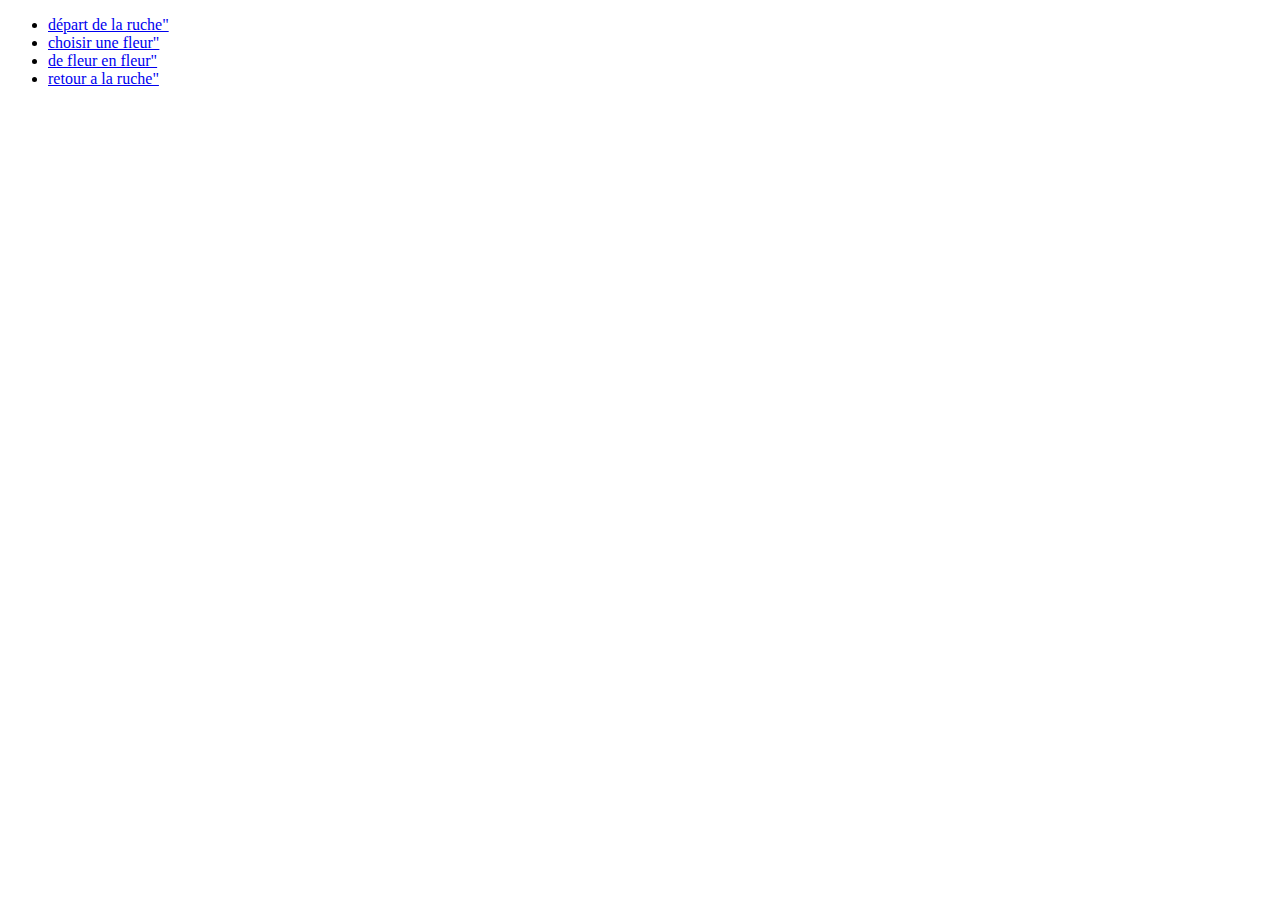
==== index.html @ d921c610 "abeille 1" ====
<!DOCTYPE html>
<html lang="en" dir="ltr">
  <head>
    <meta charset="utf-8">
    <title></title>
  </head>
  <body>
    <ul>
<li><a href="étape1.html">départ de la ruche"</a></li>
<li><a href="étape2.html">choisir une fleur"</a></li>
<li><a href="étape3.html">de fleur en fleur"</a></li>
<li><a href="étape4.html">retour a la ruche"</a></li>
</ul>

  </body>
</html>
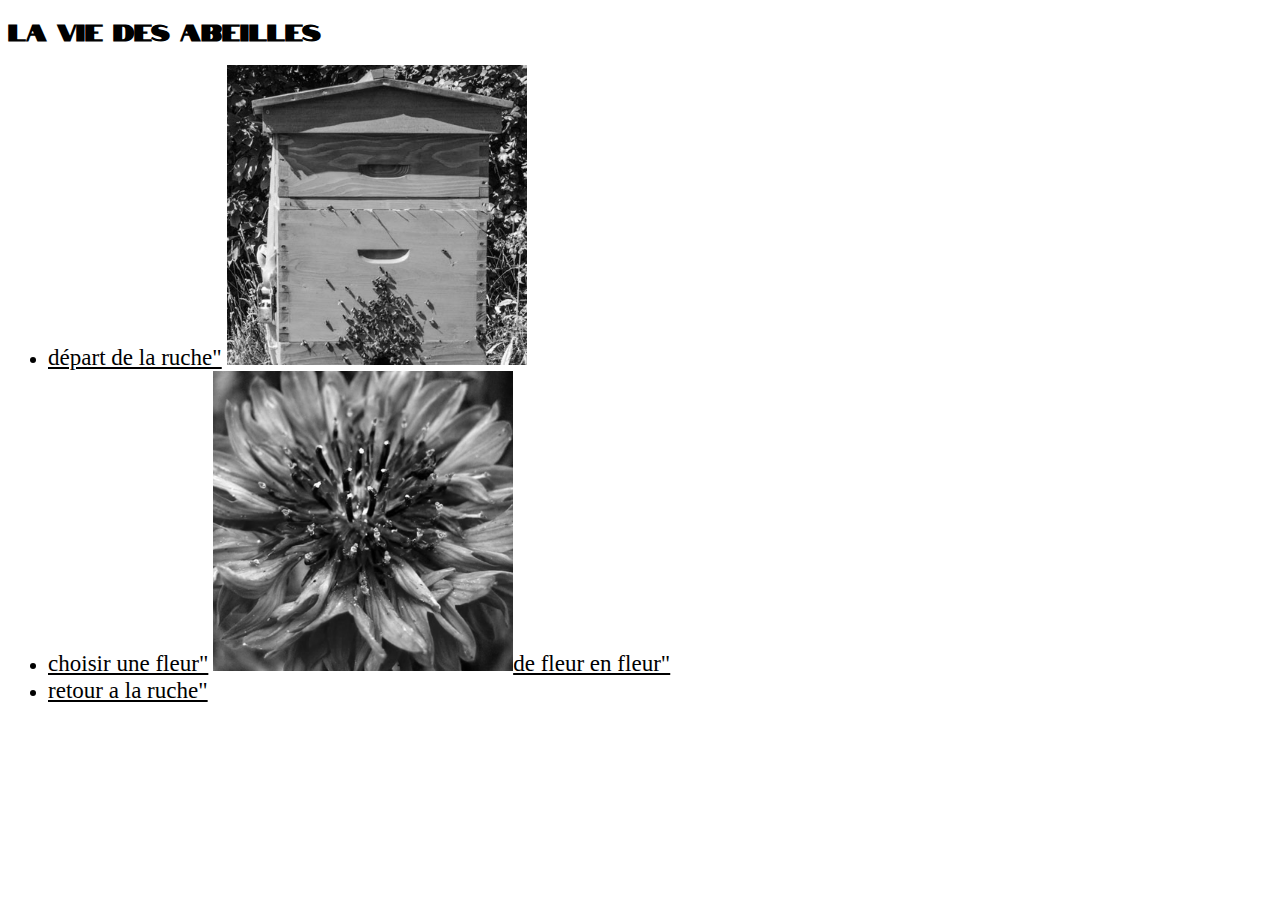
==== commit 1e577615: "nouveau titre photos" ====
--- a/index.html
+++ b/index.html
@@ -2,15 +2,34 @@
 <html lang="en" dir="ltr">
   <head>
     <meta charset="utf-8">
-    <title></title>
+    <title>projet abeilles</title>
+    <link rel="stylesheet" href="styles/main.css">
+    <h1>la vie des abeilles </h1>
   </head>
   <body>
     <ul>
-<li><a href="étape1.html">départ de la ruche"</a></li>
-<li><a href="étape2.html">choisir une fleur"</a></li>
+<li><a href="étape1.html">départ de la ruche"</a>
+  <img src="styles/ruche.jpg" alt=""
+
+  width="300"
+  height="300">
+
+
+</li>
+<li><a href="étape2.html">choisir une fleur"</a>
+  <img src="styles/fleur.jpg" alt=""
+
+  width="300"
+  height="300"
+  
+  </li
+
+
 <li><a href="étape3.html">de fleur en fleur"</a></li>
 <li><a href="étape4.html">retour a la ruche"</a></li>
 </ul>
 
+
+
   </body>
 </html>
--- a/styles/main.css
+++ b/styles/main.css
@@ -0,0 +1,42 @@
+@import url('https://fonts.googleapis.com/css?family=Notable');
+@import url('https://fonts.googleapis.com/css?family=Noto+Serif+KR');
+
+
+
+
+body{
+background : #ffffff;
+font-size: 120%;
+
+
+}
+h1{
+  font-family:Notable;
+  font-size: 120%
+
+}
+
+a{
+color: rgb(0, 0, 0);
+font-size: 3em;
+font-family:Noto+Serif+KR;
+font-size: 120%
+
+}
+a:hover
+{color: rgb(255, 0, 0);
+}
+
+
+
+footer {
+    font-size: .8rem;
+    position: absolute;
+    bottom: 10px;
+    right: 10px;
+}
+
+.output {
+    background: #eee;
+    position: relative;
+}
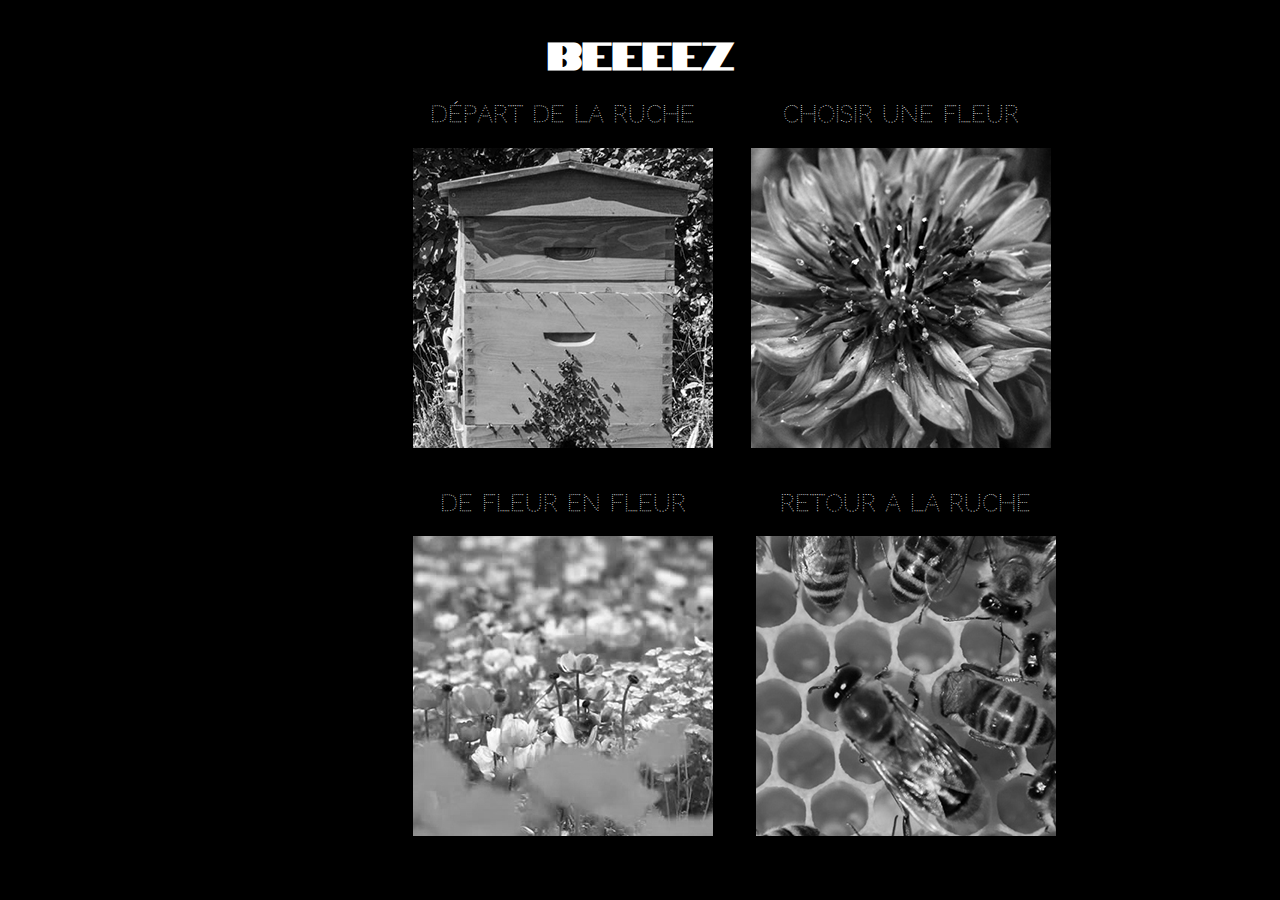
==== commit c9bc1774: "video2" ====
--- a/index.html
+++ b/index.html
@@ -1,32 +1,65 @@
 <!DOCTYPE html>
+
 <html lang="en" dir="ltr">
+
   <head>
     <meta charset="utf-8">
     <title>projet abeilles</title>
     <link rel="stylesheet" href="styles/main.css">
-    <h1>la vie des abeilles </h1>
+<link href="https://fonts.googleapis.com/css?family=Codystar" rel="stylesheet">
+<link href="https://fonts.googleapis.com/css?family=Notable" rel="stylesheet">
   </head>
   <body>
+
+    <h1>beeeez</h1>
+
+
+
     <ul>
-<li><a href="étape1.html">départ de la ruche"</a>
+
+
+      
+<div class="conta">
+
+  <li><a href="étape1.html">départ de la ruche</a>
+
   <img src="styles/ruche.jpg" alt=""
 
-  width="300"
-  height="300">
+
+
+</div>
+
+
+<div class="conta2">
+</li>
+<li><a href="étape2.html">choisir une fleur</a>
+<img src="styles/fleur.jpg" alt=""
+
+</li>
+</div>
+
+
+
+
+<div class="conta3">
+
+
+<li><a href="étape3.html">de fleur en fleur</a>
+
+  <img src="styles/de fleur en fleur.jpg" alt=""
+
+</li>
+
+</div>
+
+<div class="conta4">
+<li><a href="étape4.html">retour a la ruche</a>
+  <img src="styles/retour a la ruche.jpg" alt=""
 
 
 </li>
-<li><a href="étape2.html">choisir une fleur"</a>
-  <img src="styles/fleur.jpg" alt=""
+</div>
 
-  width="300"
-  height="300"
-  
-  </li
-
-
-<li><a href="étape3.html">de fleur en fleur"</a></li>
-<li><a href="étape4.html">retour a la ruche"</a></li>
 </ul>
 
 
--- a/styles/main.css
+++ b/styles/main.css
@@ -1,42 +1,80 @@
-@import url('https://fonts.googleapis.com/css?family=Notable');
-@import url('https://fonts.googleapis.com/css?family=Noto+Serif+KR');
 
 
 
-
-body{
-background : #ffffff;
-font-size: 120%;
-
-
-}
-h1{
-  font-family:Notable;
-  font-size: 120%
-
+.list{
+  list-style: none;
 }
 
-a{
-color: rgb(0, 0, 0);
-font-size: 3em;
-font-family:Noto+Serif+KR;
-font-size: 120%
+li a{
+    text-decoration: none;
 
-}
-a:hover
-{color: rgb(255, 0, 0);
 }
 
 
 
-footer {
-    font-size: .8rem;
-    position: absolute;
-    bottom: 10px;
-    right: 10px;
+.conta{
+display:inline-flex;
+list-style: none;
+font-family: Codystar;
+font-size: 100%;
+text-align: center;
+margin-left: 18em;
+
+}
+.conta2{
+  display:inline-flex;
+  list-style: none;
+  font-family: Codystar;
+  font-size: 100%;
+
 }
 
-.output {
-    background: #eee;
-    position: relative;
+.conta3{
+  display:inline-flex;
+  list-style: none;
+  font-family: Codystar;
+  font-size: 100%;
+margin-left: 18em;
+text-align: center;
 }
+
+.conta4{
+  display:inline-flex;
+  list-style: none;
+  font-family: Codystar;
+  font-size: 100%;
+text-align: center;
+}
+
+body{
+background : #000000;
+font-size: 120%;
+}
+
+
+
+h1 {
+  text-align: center;
+  font-family: Notable;
+  color: #ffffff;
+}
+
+h1:hover
+{color: rgb(255,216, 0);
+}
+
+a{
+color: rgb(255,255, 255);
+font-size: 3em;
+font-family:Noto+Serif+KR;
+font-size: 120%;
+
+}
+a:hover
+{color: rgb(255,216, 0);
+}
+
+img{
+display: flex;
+padding: 1em;
+}
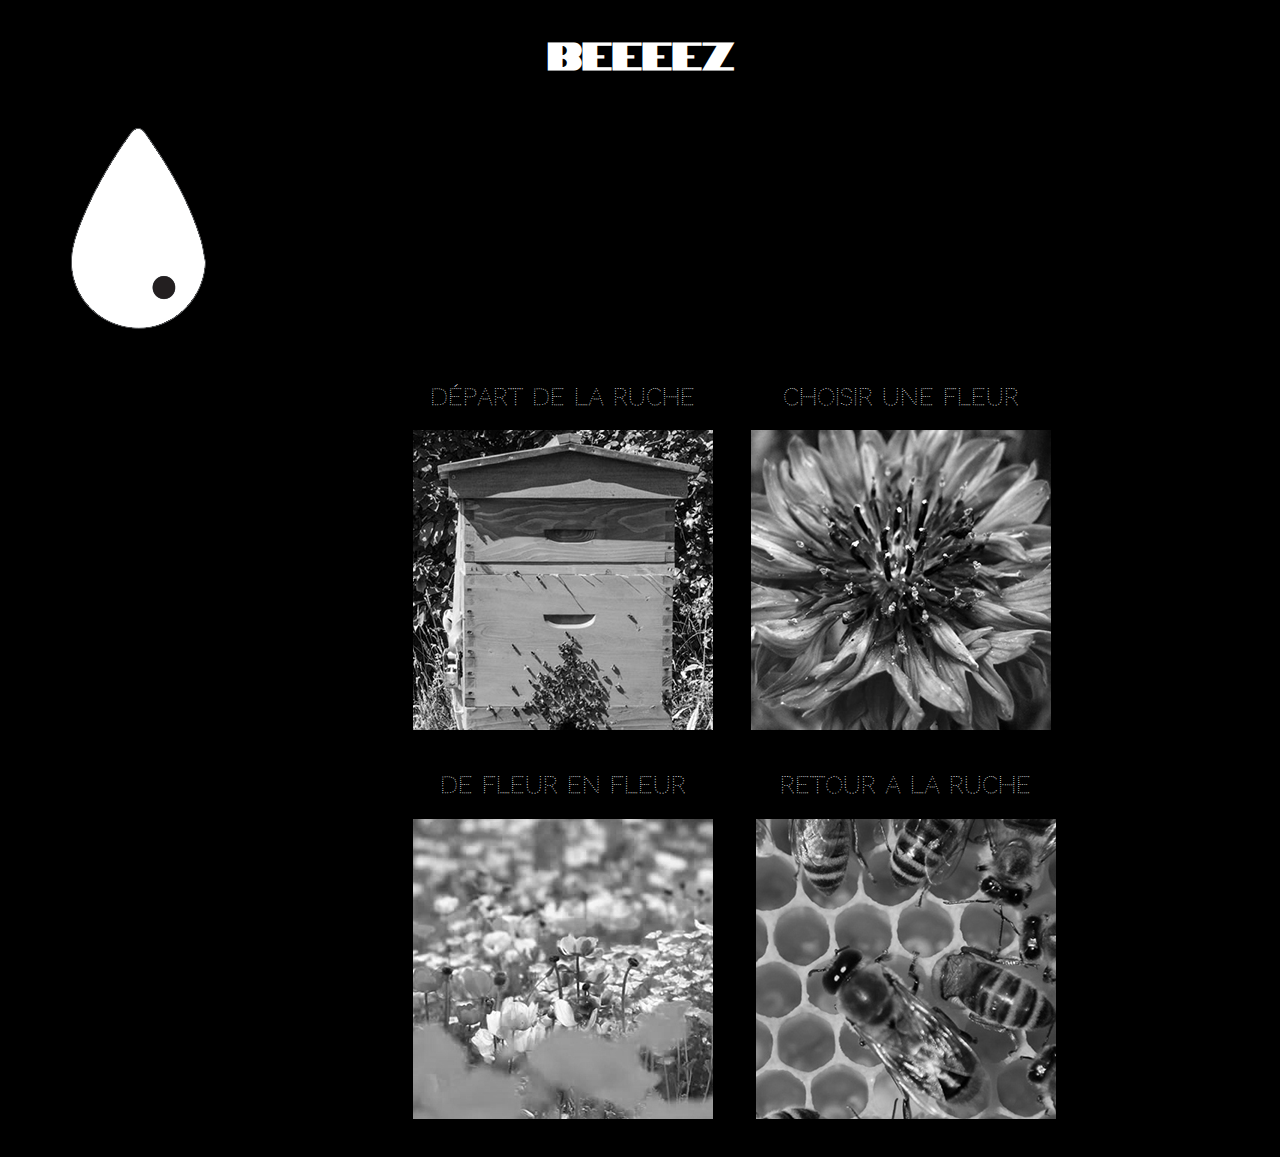
==== commit 82d7cb35: "texte" ====
--- a/index.html
+++ b/index.html
@@ -5,20 +5,26 @@
   <head>
     <meta charset="utf-8">
     <title>projet abeilles</title>
-    <link rel="stylesheet" href="styles/main.css">
 <link href="https://fonts.googleapis.com/css?family=Codystar" rel="stylesheet">
 <link href="https://fonts.googleapis.com/css?family=Notable" rel="stylesheet">
+<link href="https://fonts.googleapis.com/css?family=Roboto" rel="stylesheet">
+<link href="https://fonts.googleapis.com/css?family=Abril+Fatface" rel="stylesheet">
+    <link rel="stylesheet" href="styles/main.css">
+
+
+
+
   </head>
   <body>
 
     <h1>beeeez</h1>
 
-
+  <img src="styles/beez png.png" alt="">
 
     <ul>
 
 
-      
+
 <div class="conta">
 
   <li><a href="étape1.html">départ de la ruche</a>
--- a/styles/main.css
+++ b/styles/main.css
@@ -51,12 +51,11 @@
 font-size: 120%;
 }
 
-
-
 h1 {
   text-align: center;
   font-family: Notable;
   color: #ffffff;
+
 }
 
 h1:hover
@@ -78,3 +77,17 @@
 display: flex;
 padding: 1em;
 }
+
+.main-content {
+  color : #fff;
+  display: flex;
+  justify-content: center;
+margin-top: 6em;
+margin-left: 22em;
+
+}
+
+.content-text{
+font-family: Abril Fatface;
+  margin-right: 3em;
+}
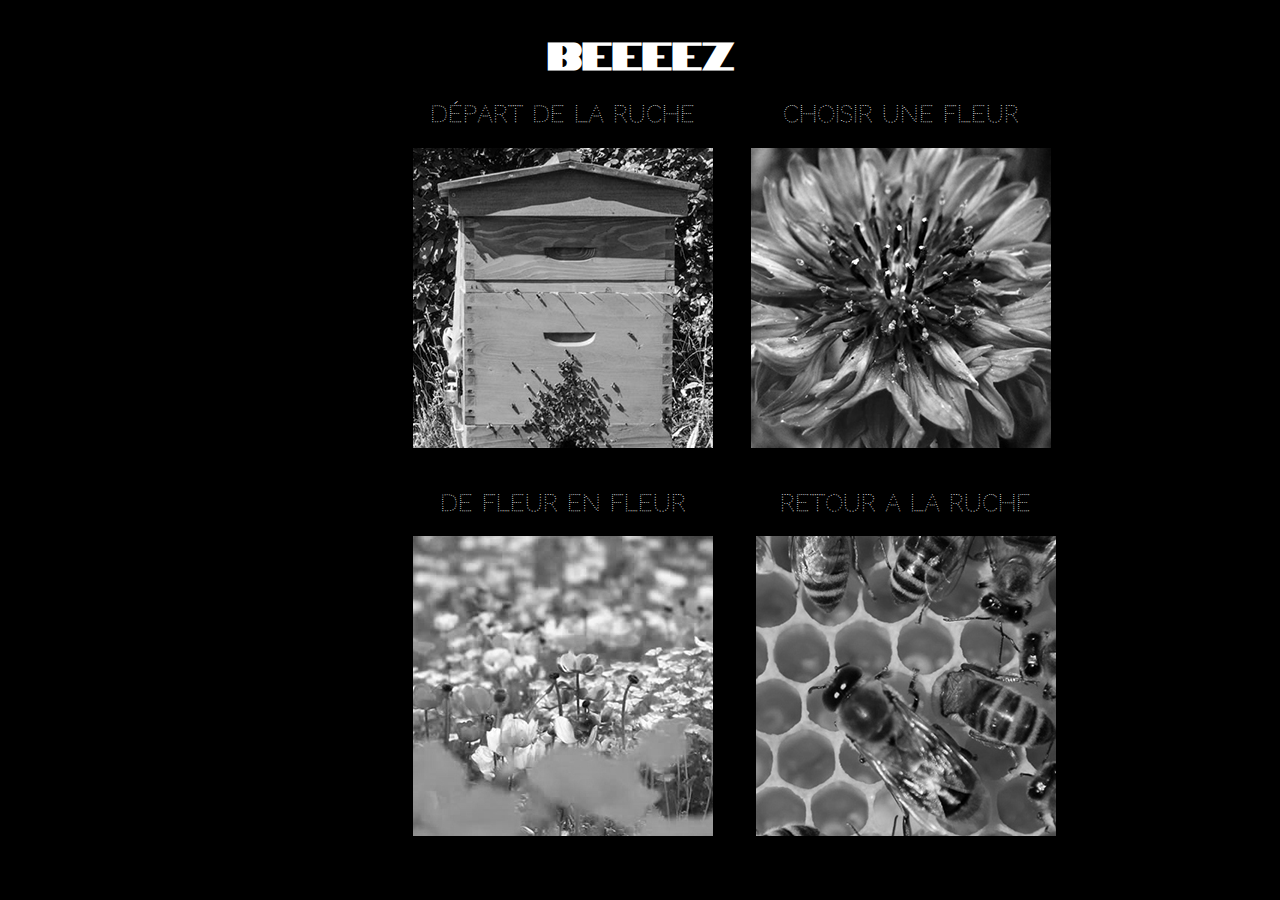
==== commit 3a2b3bb6: "texte nouveau" ====
--- a/index.html
+++ b/index.html
@@ -19,7 +19,7 @@
 
     <h1>beeeez</h1>
 
-  <img src="styles/beez png.png" alt="">
+  
 
     <ul>
 
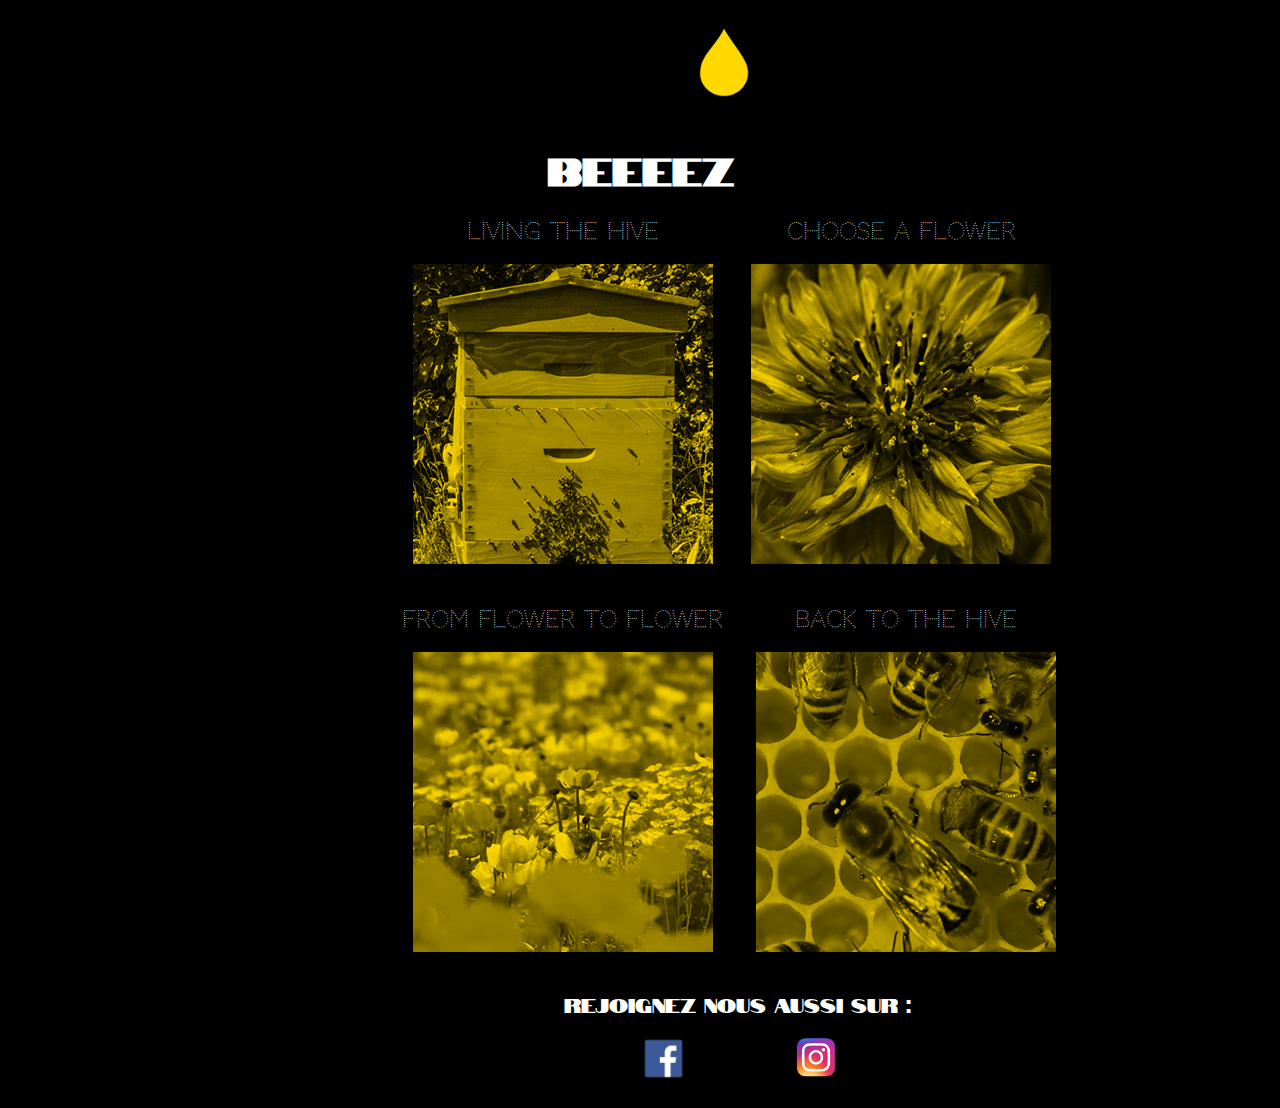
==== commit cc36e711: "logo" ====
--- a/index.html
+++ b/index.html
@@ -11,15 +11,25 @@
 <link href="https://fonts.googleapis.com/css?family=Abril+Fatface" rel="stylesheet">
     <link rel="stylesheet" href="styles/main.css">
 
+<div class="goutte">
+
+  <img src="styles/goutte.png" alt=""
+  width="50"
+  height="70">
+
+</div>
 
 
 
   </head>
   <body>
 
-    <h1>beeeez</h1>
+    <h1>beeeez
 
-  
+
+    </h1>
+
+
 
     <ul>
 
@@ -27,9 +37,9 @@
 
 <div class="conta">
 
-  <li><a href="étape1.html">départ de la ruche</a>
+  <li><a href="étape1.html">living the hive</a>
 
-  <img src="styles/ruche.jpg" alt=""
+  <img src="styles/ruche copie.jpg" alt=""
 
 
 
@@ -38,8 +48,8 @@
 
 <div class="conta2">
 </li>
-<li><a href="étape2.html">choisir une fleur</a>
-<img src="styles/fleur.jpg" alt=""
+<li><a href="étape2.html">choose a flower</a>
+<img src="styles/fleur copie.jpg" alt=""
 
 </li>
 </div>
@@ -50,17 +60,17 @@
 <div class="conta3">
 
 
-<li><a href="étape3.html">de fleur en fleur</a>
+<li><a href="étape3.html">from flower to flower</a>
 
-  <img src="styles/de fleur en fleur.jpg" alt=""
+  <img src="styles/de fleur en fleur copie.jpg" alt=""
 
 </li>
 
 </div>
 
 <div class="conta4">
-<li><a href="étape4.html">retour a la ruche</a>
-  <img src="styles/retour a la ruche.jpg" alt=""
+<li><a href="étape4.html">back to the hive</a>
+  <img src="styles/retour a la ruche copie.jpg" alt=""
 
 
 </li>
@@ -68,7 +78,24 @@
 
 </ul>
 
+<footer>Rejoignez nous aussi sur :
+</footer>
 
+<div class="logo">
+
+  <img src="styles/insta.png" alt=""
+  width="43em;"
+  height="43em;">
+
+</div>
+
+
+<div class="logo2">
+<img src="styles/fb.jpg" alt=""
+width="43em;"
+height="43em;"
+>
+</div>
 
   </body>
 </html>
--- a/styles/main.css
+++ b/styles/main.css
@@ -60,6 +60,7 @@
 
 h1:hover
 {color: rgb(255,216, 0);
+
 }
 
 a{
@@ -76,6 +77,7 @@
 img{
 display: flex;
 padding: 1em;
+
 }
 
 .main-content {
@@ -91,3 +93,29 @@
 font-family: Abril Fatface;
   margin-right: 3em;
 }
+
+.goutte{
+  margin-left: 35em;
+
+}
+
+footer{
+  width: 72em;
+  height: 5em;
+  background-color: rgb(0,0,0);
+font-family: Notable;
+text-align: center;
+margin-left: 2em;
+color: rgb(255,255,255);
+
+}
+
+.logo {
+  margin-left: 40em;
+  margin-top: -70px;
+}
+.logo2{
+  margin-left: 32em;
+  margin-top: -80px;
+
+}
